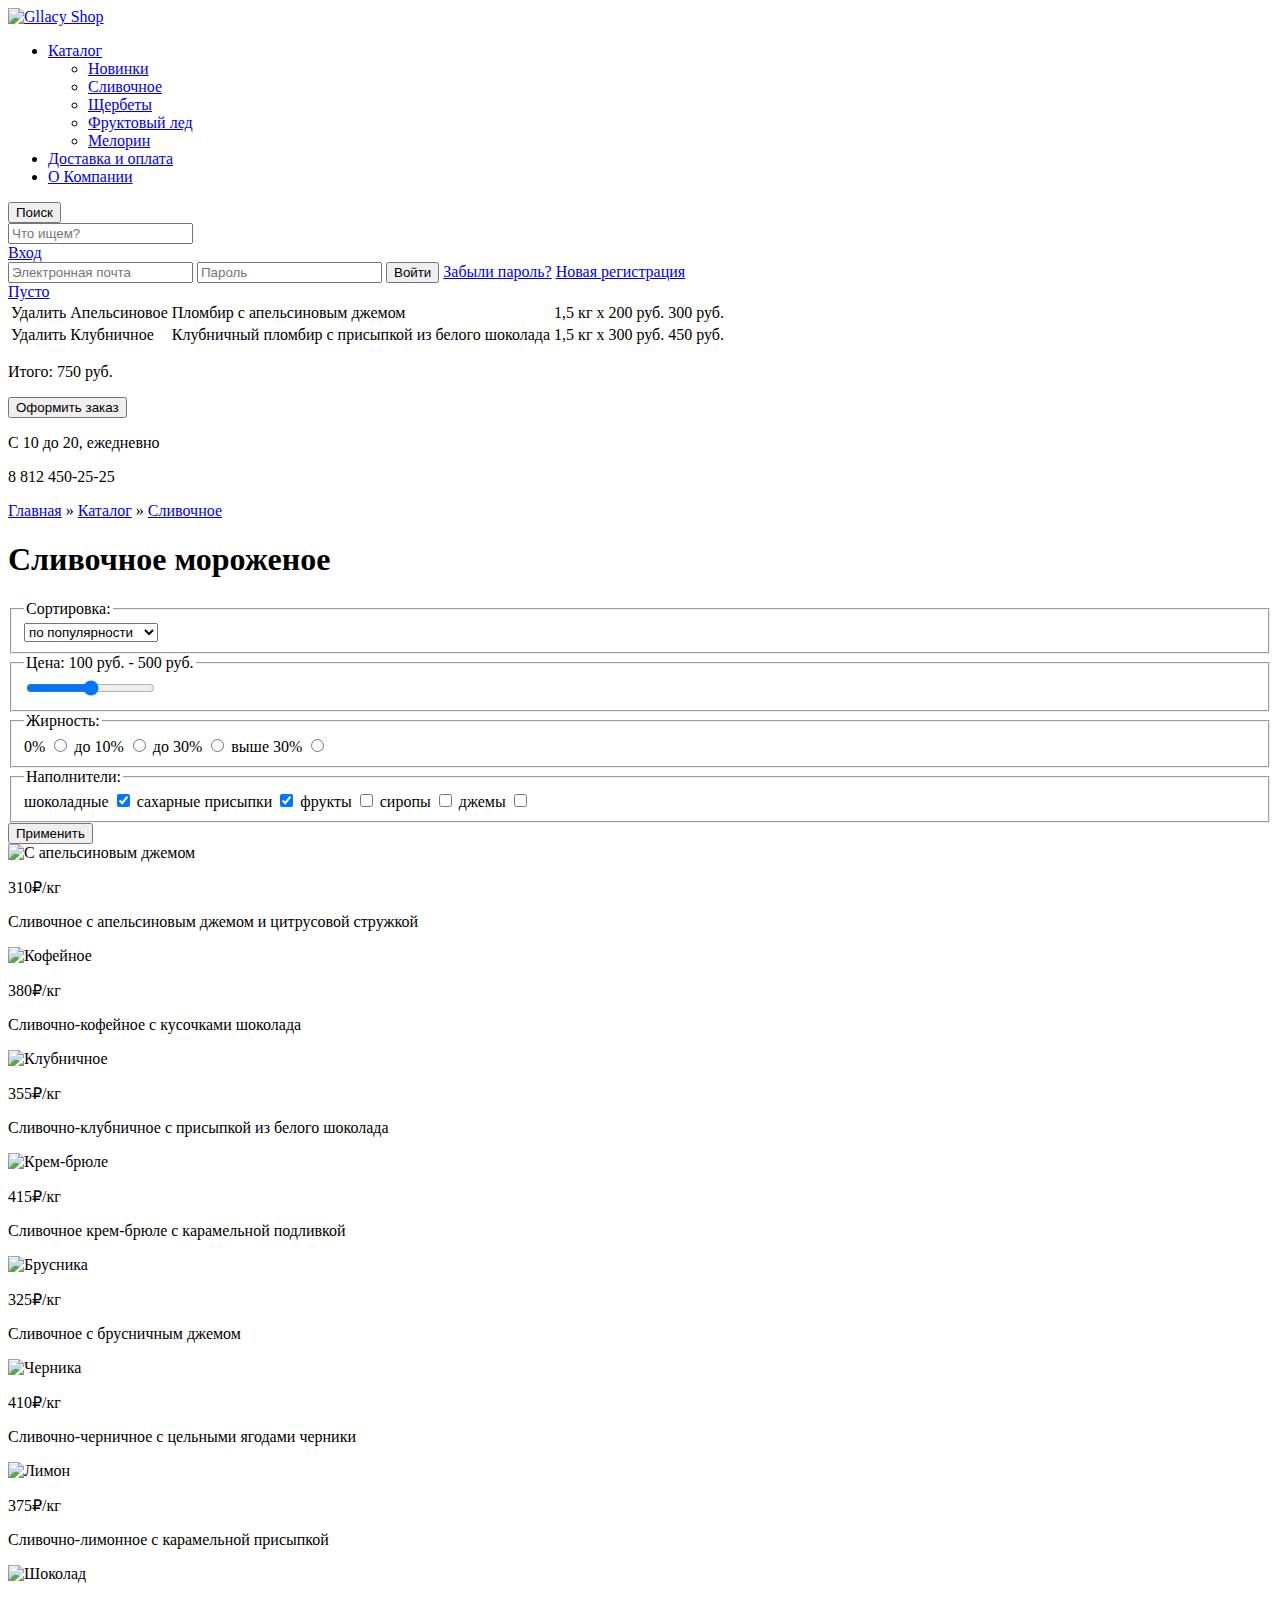
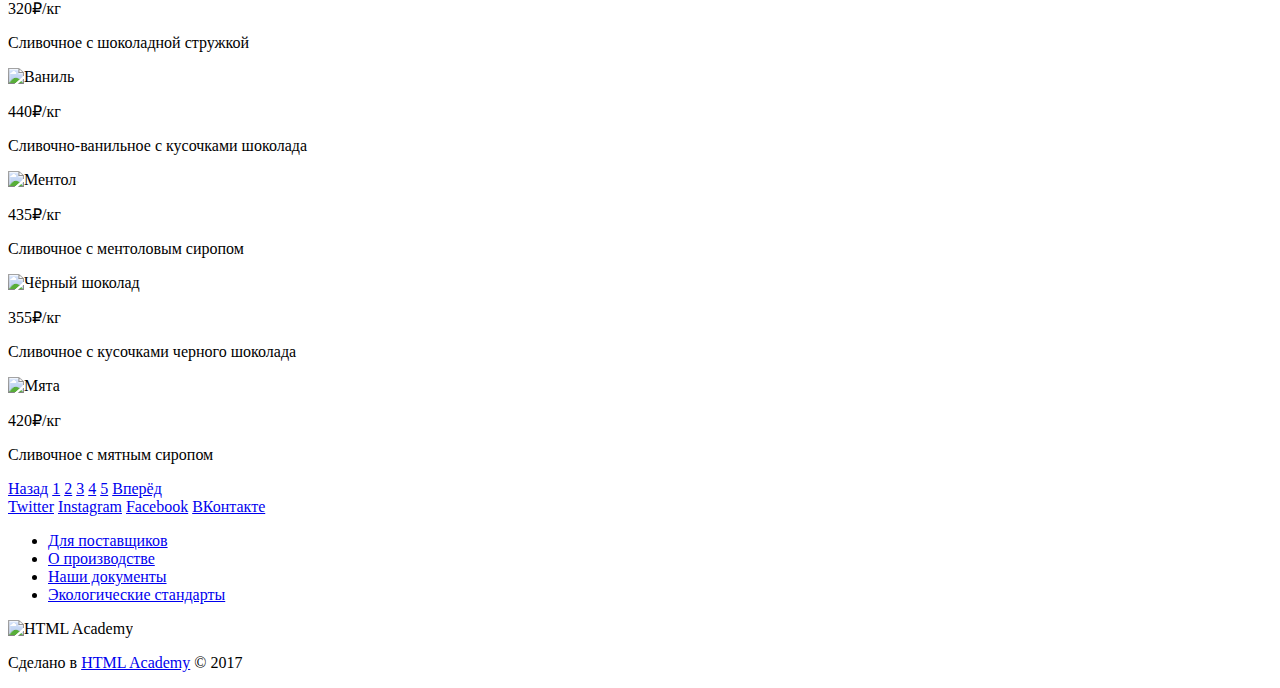
==== catalog-cream.html @ b39cf8a2 "Готовая разметка" ====
<!DOCTYPE html>
<html lang="ru">
  <head>
    <meta charset="utf-8">
    <title>HTML Academy: Глейси</title>
    <link rel="stylesheet" href="css/normalize.css">
    <link rel="stylesheet" href="css/style.css">
  </head>
  <body>
    <header class="page-header">
      <div class="container">
        <a href="index.html">
          <img src="img/header-logo.png" width="154" height="64" alt="Gllacy Shop">
        </a>
        <nav class="header-menu">
          <ul>
            <li>
              <a href="#">Каталог</a>
              <ul class="header-submenu">
                <li>
                  <a href="#">Новинки</a>
                </li>
                <li>
                  <a href="catalog-cream.html">Сливочное</a>
                </li>
                <li>
                  <a href="#">Щербеты</a>
                </li>
                <li>
                  <a href="#">Фруктовый лед</a>
                </li>
                <li>
                  <a href="#">Мелорин</a>
                </li>
              </ul>
            </li>
            <li>
              <a href="#">Доставка и оплата</a>
            </li>
            <li>
              <a href="#">О Компании</a>
            </li>
          </ul>
        </nav>

        <div class="header-buttons">
          <button class="header-btn header-btn-search">Поиск</button>
          <div class="header-search">
            <form class="header-search-form" method="get" action="echo">
              <label for="search">
                <input type="search" id="search" name="search" placeholder="Что ищем?">
              </label>
            </form>
          </div>

          <a class="header-btn header-btn-user" href="#">Вход</a>
          <div class="header-login">
            <form class="header-login-form" method="get" action="echo">
              <label for="header-email">
                <input type="email" id="header-email" name="header-email" placeholder="Электронная почта" required>
              </label>
              <label for="header-password">
                <input type="password" id="header-password" name="header-password" placeholder="Пароль" required>
              </label>
              <button class="btn" type="submit" name="login">Войти</button>
              <a href="#">Забыли пароль?</a>
              <a href="#">Новая регистрация</a>
            </form>
          </div>

          <a class="header-btn header-btn-basket" href="#">Пусто</a>
          <div class="header-basket">
            <table class="header-basket-table">
              <tr>
                <td>Удалить</td>
                <td>Апельсиновое</td>
                <td>Пломбир с апельсиновым джемом</td>
                <td>1,5 кг х 200 руб.</td>
                <td>300 руб.</td>
              </tr>
              <tr>
                <td>Удалить</td>
                <td>Клубничное</td>
                <td>Клубничный пломбир с присыпкой из белого шоколада</td>
                <td>1,5 кг х 300 руб.</td>
                <td>450 руб.</td>
              </tr>
            </table>
            <p>Итого: 750 руб.</p>
            <button class="btn" type="submit" name="checkout">Оформить заказ</button>
          </div>
        </div>

        <div class="header-info"></div>
          <p class="header-timetable">С 10 до 20, ежедневно</p>
          <p class="header-phone">8 812 450-25-25</p>
      </div>
    </header>

    <main class="container">
      <p>
        <a href="index.html">Главная</a> » <a href="#">Каталог</a> » <a href="catalog-cream.html">Сливочное</a>
      </p>
      <h1>Сливочное мороженое</h1>
      <section class="settings">
        <form class="settings-form" method="get" action="echo">
          <fieldset class="settings-fieldset settings-fieldset-sort">
            <legend>Сортировка:</legend>
            <label for="settings-sort">
              <select id="settings-sort">
                <option value="popular">по популярности</option>
                <option value="cheap">сначала дешёвые</option>
                <option value="expensive">сначала дорогие</option>
              </select>
            </label>
          </fieldset>

          <fieldset>
            <legend>Цена: 100 руб. - 500 руб.</legend>
            <label for="settings-price">
              <input id="settings-price" name="settings-price" type="range" min="0" max="700" step="10">
            </label>
          </fieldset>

          <fieldset>
            <legend>Жирность:</legend>
            <label for="settings-zerofat">0%
              <input type="radio" id="settings-zerofat" name="fatness" value="zero">
            </label>
            <label for="settings-tenfat">до 10%
              <input type="radio" id="settings-tenfat" name="fatness" value="ten">
            </label>
            <label for="settings-thirtyfat">до 30%
              <input type="radio" id="settings-thirtyfat" name="fatness" value="thirty">
            </label>
            <label for="settings-morefat">выше 30%
              <input type="radio" id="settings-morefat" name="fatness" value="more">
            </label>
          </fieldset>

          <fieldset>
            <legend>Наполнители:</legend>
            <label for="settings-chocolate">шоколадные
              <input type="checkbox" id="settings-chocolate" value="chocolate" checked>
            </label>
            <label for="settings-sugar">сахарные присыпки
              <input type="checkbox" id="settings-sugar" value="sugar" checked>
            </label>
            <label for="settings-fruit">фрукты
              <input type="checkbox" id="settings-fruit" value="fruit">
            </label>
            <label for="settings-syrup">сиропы
              <input type="checkbox" id="settings-syrup" value="syrup">
            </label>
            <label for="settings-jam">джемы
              <input type="checkbox" id="settings-jam" value="jam">
            </label>
          </fieldset>
          <button type="submit">Применить</button>
        </form>
      </section>

      <section class="full-catalog">
        <article class="catalog-item">
          <img src="img/catalog-item-orange.png" width="267" height="267" alt="С апельсиновым джемом">
          <p class="catalog-item-price">310&#8381;<span>/кг</span></p>
          <p class="catalog-item-description">Сливочное с апельсиновым джемом
            и цитрусовой стружкой</p>
        </article>
        <article class="catalog-item">
          <img src="img/catalog-item-coffee.png" width="267" height="267" alt="Кофейное">
          <p class="catalog-item-price">380&#8381;<span>/кг</span></p>
          <p class="catalog-item-description">Сливочно-кофейное с кусочками
            шоколада</p>
        </article>
        <article class="catalog-item">
          <img src="img/catalog-item-strawberry.png" width="267" height="267" alt="Клубничное">
          <p class="catalog-item-price">355&#8381;<span>/кг</span></p>
          <p class="catalog-item-description">Сливочно-клубничное с присыпкой
            из белого шоколада</p>
        </article>
        <article class="catalog-item">
          <img src="img/catalog-item-caramel.png" width="267" height="267" alt="Крем-брюле">
          <p class="catalog-item-price">415&#8381;<span>/кг</span></p>
          <p class="catalog-item-description">Сливочное крем-брюле с карамельной
            подливкой</p>
        </article>
        <article class="catalog-item">
          <img src="img/catalog-item-cowberry.png" width="267" height="267" alt="Брусника">
          <p class="catalog-item-price">325&#8381;<span>/кг</span></p>
          <p class="catalog-item-description">Сливочное с брусничным джемом</p>
        </article>
        <article class="catalog-item">
          <img src="img/catalog-item-bilberry.png" width="267" height="267" alt="Черника">
          <p class="catalog-item-price">410&#8381;<span>/кг</span></p>
          <p class="catalog-item-description">Сливочно-черничное с цельными ягодами черники</p>
        </article>
        <article class="catalog-item">
          <img src="img/catalog-item-lemon.png" width="267" height="267" alt="Лимон">
          <p class="catalog-item-price">375&#8381;<span>/кг</span></p>
          <p class="catalog-item-description">Сливочно-лимонное с карамельной присыпкой</p>
        </article>
        <article class="catalog-item">
          <img src="img/catalog-item-chocolate.png" width="267" height="267" alt="Шоколад">
          <p class="catalog-item-price">320&#8381;<span>/кг</span></p>
          <p class="catalog-item-description">Сливочное с шоколадной стружкой</p>
        </article>
        <article class="catalog-item">
          <img src="img/catalog-item-vanilla.png" width="267" height="267" alt="Ваниль">
          <p class="catalog-item-price">440&#8381;<span>/кг</span></p>
          <p class="catalog-item-description">Сливочно-ванильное с кусочками шоколада</p>
        </article>
        <article class="catalog-item">
          <img src="img/catalog-item-mentol.png" width="267" height="267" alt="Ментол">
          <p class="catalog-item-price">435&#8381;<span>/кг</span></p>
          <p class="catalog-item-description">Сливочноe с ментоловым сиропом</p>
        </article>
        <article class="catalog-item">
          <img src="img/catalog-item-black.png" width="267" height="267" alt="Чёрный шоколад">
          <p class="catalog-item-price">355&#8381;<span>/кг</span></p>
          <p class="catalog-item-description">Сливочное с кусочками черного шоколада</p>
        </article>
        <article class="catalog-item">
          <img src="img/catalog-item-mint.png" width="267" height="267" alt="Мята">
          <p class="catalog-item-price">420&#8381;<span>/кг</span></p>
          <p class="catalog-item-description">Сливочное с мятным сиропом</p>
        </article>
      </section>
      <div class="paginator">
        <a class="paginator-link paginator-disabled" href="#prev">Назад</a>
        <a class="paginator-link paginator-active" href="#">1</a>
        <a class="paginator-link" href="#">2</a>
        <a class="paginator-link" href="#">3</a>
        <a class="paginator-link" href="#">4</a>
        <a class="paginator-link" href="#">5</a>
        <a class="paginator-link" href="#">Вперёд</a>
      </div>
    </main>

    <footer class="page-footer">
      <div class="container">
        <section class="footer-social">
          <a class="social-btn social-btn-tw" href="#">Twitter</a>
          <a class="social-btn social-btn-in" href="#">Instagram</a>
          <a class="social-btn social-btn-fb" href="#">Facebook</a>
          <a class="social-btn social-btn-vk" href="#">ВКонтакте</a>
        </section>

        <section class="footer-about-us">
          <ul>
            <li>
              <a href="#">Для поставщиков</a>
            </li>
            <li>
              <a href="#">О производстве</a>
            </li>
            <li>
              <a href="#">Наши документы</a>
            </li>
            <li>
              <a href="#">Экологические стандарты</a>
            </li>
          </ul>
        </section>

        <section class="footer-copyright">
          <img src="img/htmlacademy.png" width="108" height="38" alt="HTML Academy">
          <p>Сделано в <a href="http://htmlacademy.ru">HTML Academy</a> © 2017</p>
        </section>
      </div>
    </footer>
    <script src="js/script.js"></script>
  </body>
</html>
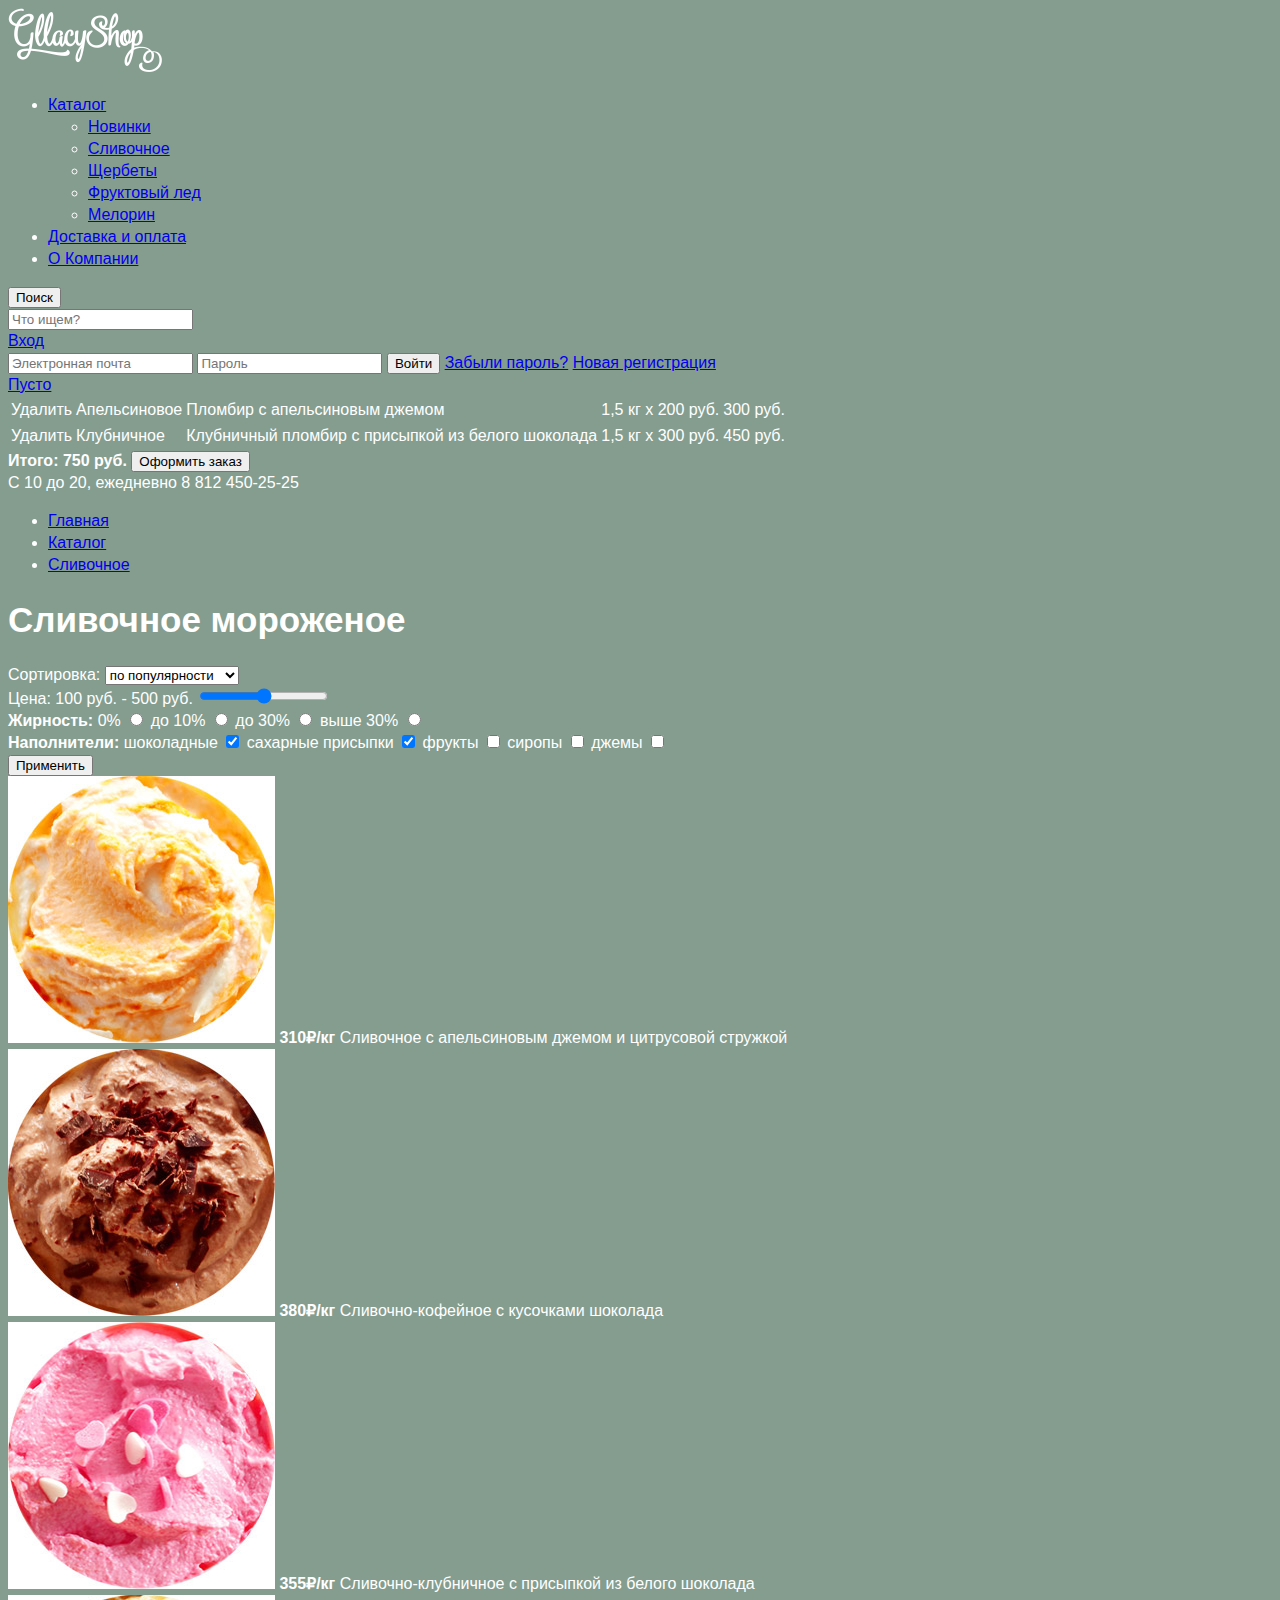
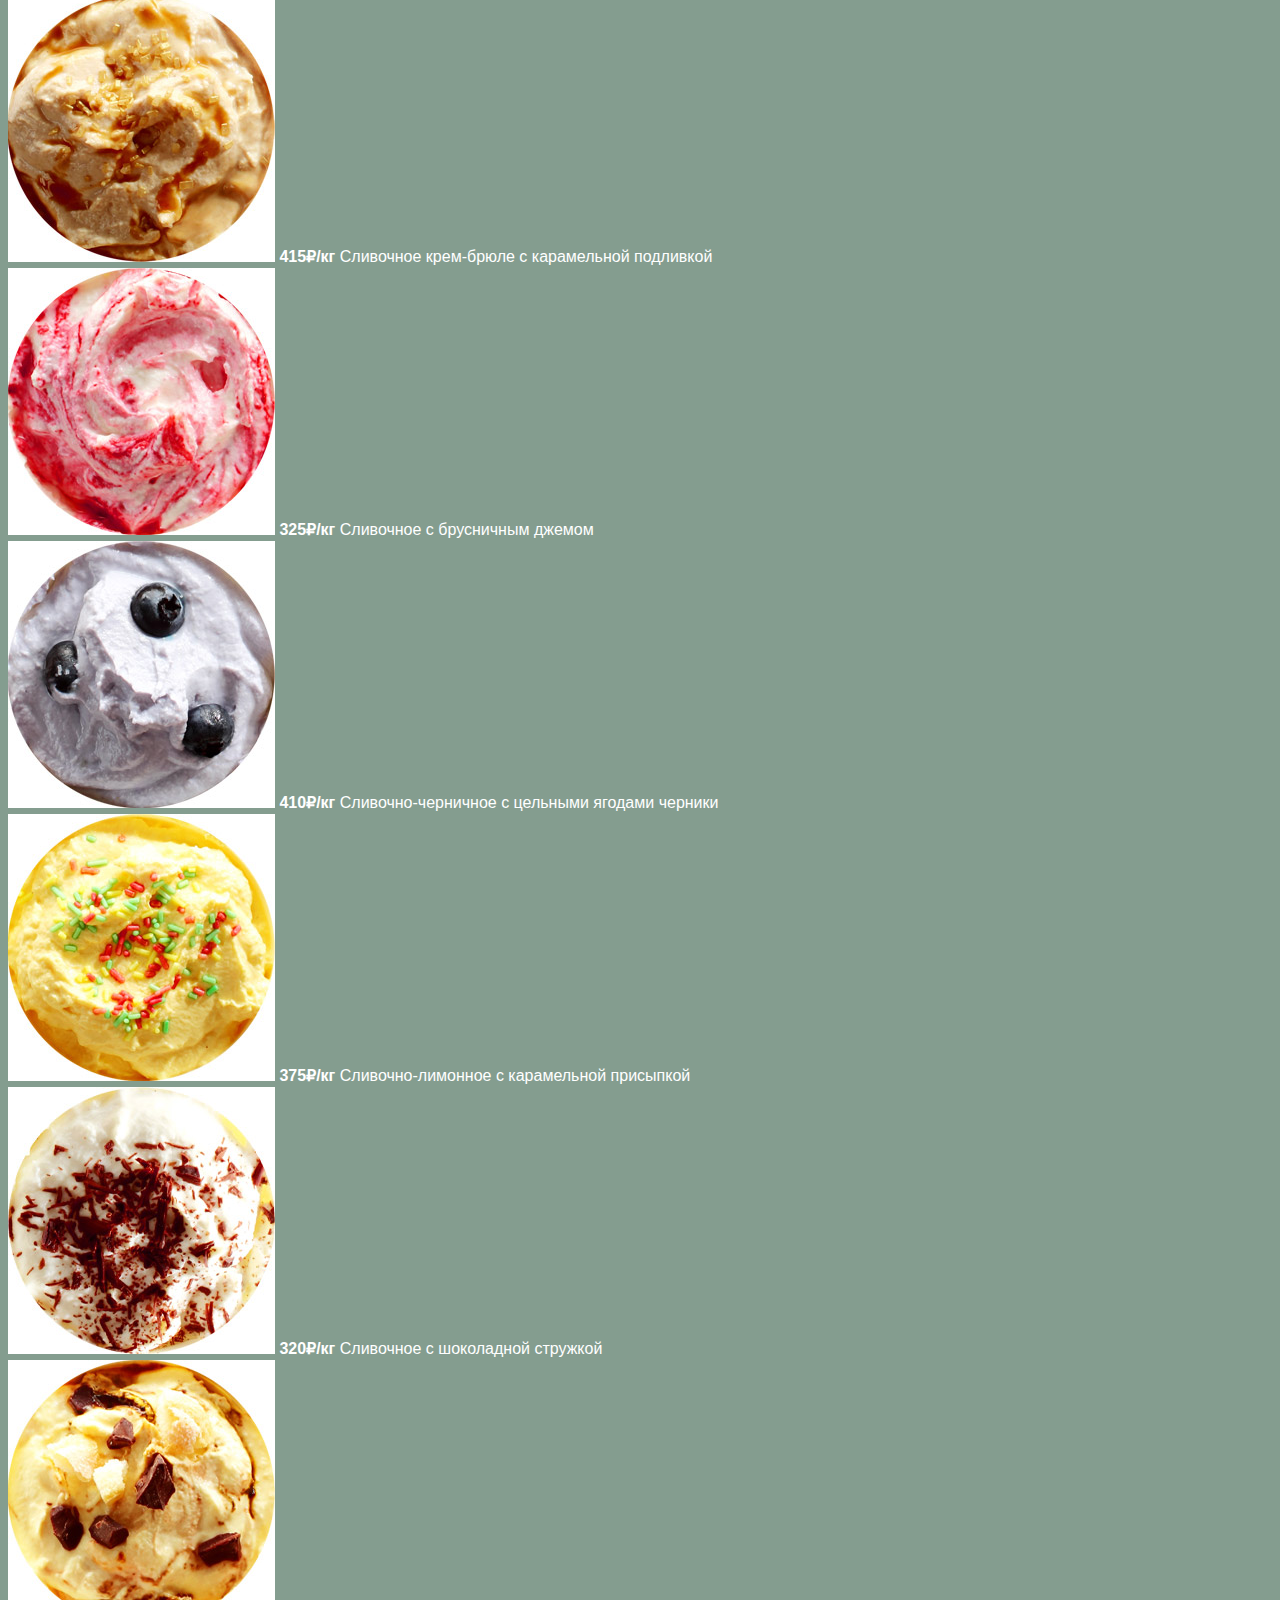
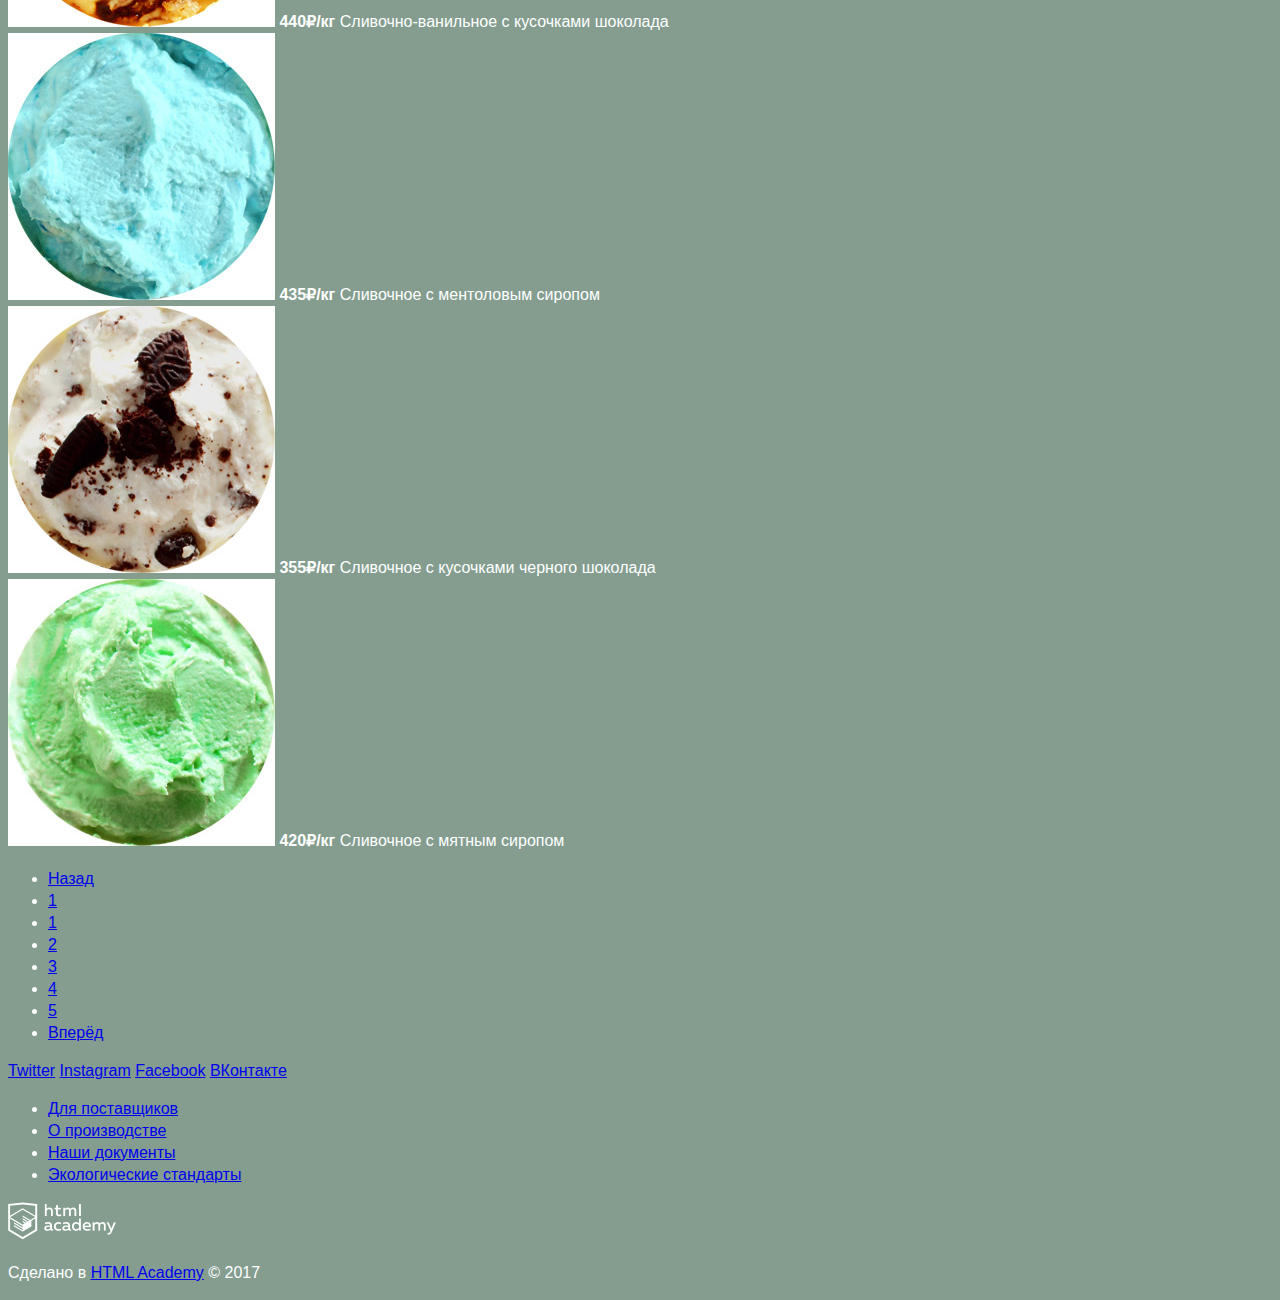
==== commit aeca81a2: "Задание по графике" ====
--- a/catalog-cream.html
+++ b/catalog-cream.html
@@ -46,7 +46,7 @@
         <div class="header-buttons">
           <button class="header-btn header-btn-search">Поиск</button>
           <div class="header-search">
-            <form class="header-search-form" method="get" action="echo">
+            <form class="header-search form" method="get" action="echo">
               <label for="search">
                 <input type="search" id="search" name="search" placeholder="Что ищем?">
               </label>
@@ -86,167 +86,190 @@
                 <td>450 руб.</td>
               </tr>
             </table>
-            <p>Итого: 750 руб.</p>
+            <b>Итого: 750 руб.</b>
             <button class="btn" type="submit" name="checkout">Оформить заказ</button>
           </div>
         </div>
 
         <div class="header-info"></div>
-          <p class="header-timetable">С 10 до 20, ежедневно</p>
-          <p class="header-phone">8 812 450-25-25</p>
+          <span class="header-timetable">С 10 до 20, ежедневно</span>
+          <span class="header-phone">8 812 450-25-25</span>
       </div>
     </header>
 
     <main class="container">
-      <p>
-        <a href="index.html">Главная</a> » <a href="#">Каталог</a> » <a href="catalog-cream.html">Сливочное</a>
-      </p>
+      <ul class="bread-crumbs">
+        <li>
+          <a href="index.html">Главная</a>
+        </li>
+        <li>
+          <a href="#">Каталог</a>
+        </li>
+        <li>
+          <a href="catalog-cream.html">Сливочное</a>
+        </li>
+      </ul>
       <h1>Сливочное мороженое</h1>
       <section class="settings">
         <form class="settings-form" method="get" action="echo">
-          <fieldset class="settings-fieldset settings-fieldset-sort">
-            <legend>Сортировка:</legend>
-            <label for="settings-sort">
-              <select id="settings-sort">
+          <div class="settings-sort">
+            <label>Сортировка:
+              <select>
                 <option value="popular">по популярности</option>
                 <option value="cheap">сначала дешёвые</option>
                 <option value="expensive">сначала дорогие</option>
               </select>
             </label>
-          </fieldset>
-
-          <fieldset>
-            <legend>Цена: 100 руб. - 500 руб.</legend>
-            <label for="settings-price">
-              <input id="settings-price" name="settings-price" type="range" min="0" max="700" step="10">
-            </label>
-          </fieldset>
-
-          <fieldset>
-            <legend>Жирность:</legend>
-            <label for="settings-zerofat">0%
-              <input type="radio" id="settings-zerofat" name="fatness" value="zero">
-            </label>
-            <label for="settings-tenfat">до 10%
-              <input type="radio" id="settings-tenfat" name="fatness" value="ten">
-            </label>
-            <label for="settings-thirtyfat">до 30%
-              <input type="radio" id="settings-thirtyfat" name="fatness" value="thirty">
-            </label>
-            <label for="settings-morefat">выше 30%
-              <input type="radio" id="settings-morefat" name="fatness" value="more">
-            </label>
-          </fieldset>
-
-          <fieldset>
-            <legend>Наполнители:</legend>
-            <label for="settings-chocolate">шоколадные
-              <input type="checkbox" id="settings-chocolate" value="chocolate" checked>
-            </label>
-            <label for="settings-sugar">сахарные присыпки
-              <input type="checkbox" id="settings-sugar" value="sugar" checked>
-            </label>
-            <label for="settings-fruit">фрукты
-              <input type="checkbox" id="settings-fruit" value="fruit">
-            </label>
-            <label for="settings-syrup">сиропы
-              <input type="checkbox" id="settings-syrup" value="syrup">
-            </label>
-            <label for="settings-jam">джемы
-              <input type="checkbox" id="settings-jam" value="jam">
-            </label>
-          </fieldset>
+          </div>
+
+          <div class="settings-price">
+            <label>Цена: 100 руб. - 500 руб.
+              <input name="settings-price" type="range" min="0" max="700" step="10">
+            </label>
+          </div>
+
+          <div class="settings-fatness">
+            <b>Жирность:</b>
+            <label>0%
+              <input type="radio" name="fatness" value="zero">
+            </label>
+            <label>до 10%
+              <input type="radio" name="fatness" value="ten">
+            </label>
+            <label>до 30%
+              <input type="radio" name="fatness" value="thirty">
+            </label>
+            <label>выше 30%
+              <input type="radio" name="fatness" value="more">
+            </label>
+          </div>
+
+          <div>
+            <b>Наполнители:</b>
+            <label>шоколадные
+              <input type="checkbox" value="chocolate" checked>
+            </label>
+            <label>сахарные присыпки
+              <input type="checkbox" value="sugar" checked>
+            </label>
+            <label>фрукты
+              <input type="checkbox" value="fruit">
+            </label>
+            <label>сиропы
+              <input type="checkbox" value="syrup">
+            </label>
+            <label>джемы
+              <input type="checkbox" value="jam">
+            </label>
+          </div>
           <button type="submit">Применить</button>
         </form>
       </section>
 
       <section class="full-catalog">
         <article class="catalog-item">
-          <img src="img/catalog-item-orange.png" width="267" height="267" alt="С апельсиновым джемом">
-          <p class="catalog-item-price">310&#8381;<span>/кг</span></p>
-          <p class="catalog-item-description">Сливочное с апельсиновым джемом
-            и цитрусовой стружкой</p>
-        </article>
-        <article class="catalog-item">
-          <img src="img/catalog-item-coffee.png" width="267" height="267" alt="Кофейное">
-          <p class="catalog-item-price">380&#8381;<span>/кг</span></p>
-          <p class="catalog-item-description">Сливочно-кофейное с кусочками
-            шоколада</p>
-        </article>
-        <article class="catalog-item">
-          <img src="img/catalog-item-strawberry.png" width="267" height="267" alt="Клубничное">
-          <p class="catalog-item-price">355&#8381;<span>/кг</span></p>
-          <p class="catalog-item-description">Сливочно-клубничное с присыпкой
-            из белого шоколада</p>
-        </article>
-        <article class="catalog-item">
-          <img src="img/catalog-item-caramel.png" width="267" height="267" alt="Крем-брюле">
-          <p class="catalog-item-price">415&#8381;<span>/кг</span></p>
-          <p class="catalog-item-description">Сливочное крем-брюле с карамельной
-            подливкой</p>
-        </article>
-        <article class="catalog-item">
-          <img src="img/catalog-item-cowberry.png" width="267" height="267" alt="Брусника">
-          <p class="catalog-item-price">325&#8381;<span>/кг</span></p>
-          <p class="catalog-item-description">Сливочное с брусничным джемом</p>
-        </article>
-        <article class="catalog-item">
-          <img src="img/catalog-item-bilberry.png" width="267" height="267" alt="Черника">
-          <p class="catalog-item-price">410&#8381;<span>/кг</span></p>
-          <p class="catalog-item-description">Сливочно-черничное с цельными ягодами черники</p>
-        </article>
-        <article class="catalog-item">
-          <img src="img/catalog-item-lemon.png" width="267" height="267" alt="Лимон">
-          <p class="catalog-item-price">375&#8381;<span>/кг</span></p>
-          <p class="catalog-item-description">Сливочно-лимонное с карамельной присыпкой</p>
-        </article>
-        <article class="catalog-item">
-          <img src="img/catalog-item-chocolate.png" width="267" height="267" alt="Шоколад">
-          <p class="catalog-item-price">320&#8381;<span>/кг</span></p>
-          <p class="catalog-item-description">Сливочное с шоколадной стружкой</p>
-        </article>
-        <article class="catalog-item">
-          <img src="img/catalog-item-vanilla.png" width="267" height="267" alt="Ваниль">
-          <p class="catalog-item-price">440&#8381;<span>/кг</span></p>
-          <p class="catalog-item-description">Сливочно-ванильное с кусочками шоколада</p>
-        </article>
-        <article class="catalog-item">
-          <img src="img/catalog-item-mentol.png" width="267" height="267" alt="Ментол">
-          <p class="catalog-item-price">435&#8381;<span>/кг</span></p>
-          <p class="catalog-item-description">Сливочноe с ментоловым сиропом</p>
-        </article>
-        <article class="catalog-item">
-          <img src="img/catalog-item-black.png" width="267" height="267" alt="Чёрный шоколад">
-          <p class="catalog-item-price">355&#8381;<span>/кг</span></p>
-          <p class="catalog-item-description">Сливочное с кусочками черного шоколада</p>
-        </article>
-        <article class="catalog-item">
-          <img src="img/catalog-item-mint.png" width="267" height="267" alt="Мята">
-          <p class="catalog-item-price">420&#8381;<span>/кг</span></p>
-          <p class="catalog-item-description">Сливочное с мятным сиропом</p>
+          <img src="img/catalog-item-orange.jpg" width="267" height="267" alt="С апельсиновым джемом">
+          <b class="catalog-item-price">310&#8381;<span>/кг</span></b>
+          <span class="catalog-item-description">Сливочное с апельсиновым джемом
+            и цитрусовой стружкой</span>
+        </article>
+        <article class="catalog-item">
+          <img src="img/catalog-item-coffee.jpg" width="267" height="267" alt="Кофейное">
+          <b class="catalog-item-price">380&#8381;<span>/кг</span></b>
+          <span class="catalog-item-description">Сливочно-кофейное с кусочками
+            шоколада</span>
+        </article>
+        <article class="catalog-item">
+          <img src="img/catalog-item-strawberry.jpg" width="267" height="267" alt="Клубничное">
+          <b class="catalog-item-price">355&#8381;<span>/кг</span></b>
+          <span class="catalog-item-description">Сливочно-клубничное с присыпкой
+            из белого шоколада</span>
+        </article>
+        <article class="catalog-item">
+          <img src="img/catalog-item-caramel.jpg" width="267" height="267" alt="Крем-брюле">
+          <b class="catalog-item-price">415&#8381;<span>/кг</span></b>
+          <span class="catalog-item-description">Сливочное крем-брюле с карамельной
+            подливкой</span>
+        </article>
+        <article class="catalog-item">
+          <img src="img/catalog-item-cowberry.jpg" width="267" height="267" alt="Брусника">
+          <b class="catalog-item-price">325&#8381;<span>/кг</span></b>
+          <span class="catalog-item-description">Сливочное с брусничным джемом</span>
+        </article>
+        <article class="catalog-item">
+          <img src="img/catalog-item-bilberry.jpg" width="267" height="267" alt="Черника">
+          <b class="catalog-item-price">410&#8381;<span>/кг</span></b>
+          <span class="catalog-item-description">Сливочно-черничное с цельными ягодами черники</span>
+        </article>
+        <article class="catalog-item">
+          <img src="img/catalog-item-lemon.jpg" width="267" height="267" alt="Лимон">
+          <b class="catalog-item-price">375&#8381;<span>/кг</span></b>
+          <span class="catalog-item-description">Сливочно-лимонное с карамельной присыпкой</span>
+        </article>
+        <article class="catalog-item">
+          <img src="img/catalog-item-chocolate.jpg" width="267" height="267" alt="Шоколад">
+          <b class="catalog-item-price">320&#8381;<span>/кг</span></b>
+          <span class="catalog-item-description">Сливочное с шоколадной стружкой</span>
+        </article>
+        <article class="catalog-item">
+          <img src="img/catalog-item-vanilla.jpg" width="267" height="267" alt="Ваниль">
+          <b class="catalog-item-price">440&#8381;<span>/кг</span></b>
+          <span class="catalog-item-description">Сливочно-ванильное с кусочками шоколада</span>
+        </article>
+        <article class="catalog-item">
+          <img src="img/catalog-item-mentol.jpg" width="267" height="267" alt="Ментол">
+          <b class="catalog-item-price">435&#8381;<span>/кг</span></b>
+          <span class="catalog-item-description">Сливочноe с ментоловым сиропом</span>
+        </article>
+        <article class="catalog-item">
+          <img src="img/catalog-item-black.jpg" width="267" height="267" alt="Чёрный шоколад">
+          <b class="catalog-item-price">355&#8381;<span>/кг</span></b>
+          <span class="catalog-item-description">Сливочное с кусочками черного шоколада</span>
+        </article>
+        <article class="catalog-item">
+          <img src="img/catalog-item-mint.jpg" width="267" height="267" alt="Мята">
+          <b class="catalog-item-price">420&#8381;<span>/кг</span></b>
+          <span class="catalog-item-description">Сливочное с мятным сиропом</span>
         </article>
       </section>
-      <div class="paginator">
-        <a class="paginator-link paginator-disabled" href="#prev">Назад</a>
-        <a class="paginator-link paginator-active" href="#">1</a>
-        <a class="paginator-link" href="#">2</a>
-        <a class="paginator-link" href="#">3</a>
-        <a class="paginator-link" href="#">4</a>
-        <a class="paginator-link" href="#">5</a>
-        <a class="paginator-link" href="#">Вперёд</a>
+      <ul class="paginator">
+        <li>
+          <a class="paginator-link paginator-disabled" href="#prev">Назад</a>
+        </li>
+        <li>
+          <a class="paginator-link paginator-active" href="#prev">1</a>
+        </li>
+        <li>
+          <a class="paginator-link" href="#">1</a>
+        </li>
+        <li>
+          <a class="paginator-link" href="#">2</a>
+        </li>
+        <li>
+          <a class="paginator-link" href="#">3</a>
+        </li>
+        <li>
+          <a class="paginator-link" href="#">4</a>
+        </li>
+        <li>
+          <a class="paginator-link" href="#">5</a>
+        </li>
+        <li>
+          <a class="paginator-link" href="#">Вперёд</a>
+        </li>
       </div>
     </main>
 
     <footer class="page-footer">
       <div class="container">
-        <section class="footer-social">
+        <div class="footer-social">
           <a class="social-btn social-btn-tw" href="#">Twitter</a>
           <a class="social-btn social-btn-in" href="#">Instagram</a>
           <a class="social-btn social-btn-fb" href="#">Facebook</a>
           <a class="social-btn social-btn-vk" href="#">ВКонтакте</a>
-        </section>
-
-        <section class="footer-about-us">
+        </div>
+
+        <div class="footer-about-us">
           <ul>
             <li>
               <a href="#">Для поставщиков</a>
@@ -261,12 +284,12 @@
               <a href="#">Экологические стандарты</a>
             </li>
           </ul>
-        </section>
-
-        <section class="footer-copyright">
+        </div>
+
+        <div class="footer-copyright">
           <img src="img/htmlacademy.png" width="108" height="38" alt="HTML Academy">
           <p>Сделано в <a href="http://htmlacademy.ru">HTML Academy</a> © 2017</p>
-        </section>
+        </div>
       </div>
     </footer>
     <script src="js/script.js"></script>
--- a/css/style.css
+++ b/css/style.css
@@ -0,0 +1,21 @@
+body {
+  font-family: "Roboto", "Arial", sans-serif;
+  font-size: 16px;
+  font-weight: normal;
+  line-height: 22px;
+
+  background-color: #849d8f;
+  color: white;
+}
+
+h1 {
+  font-size: 35px;
+  font-weight: bold;
+  line-height: 41px;
+}
+
+h2 {
+  font-size: 35px;
+  font-weight: bold;
+  line-height: 41px;
+}
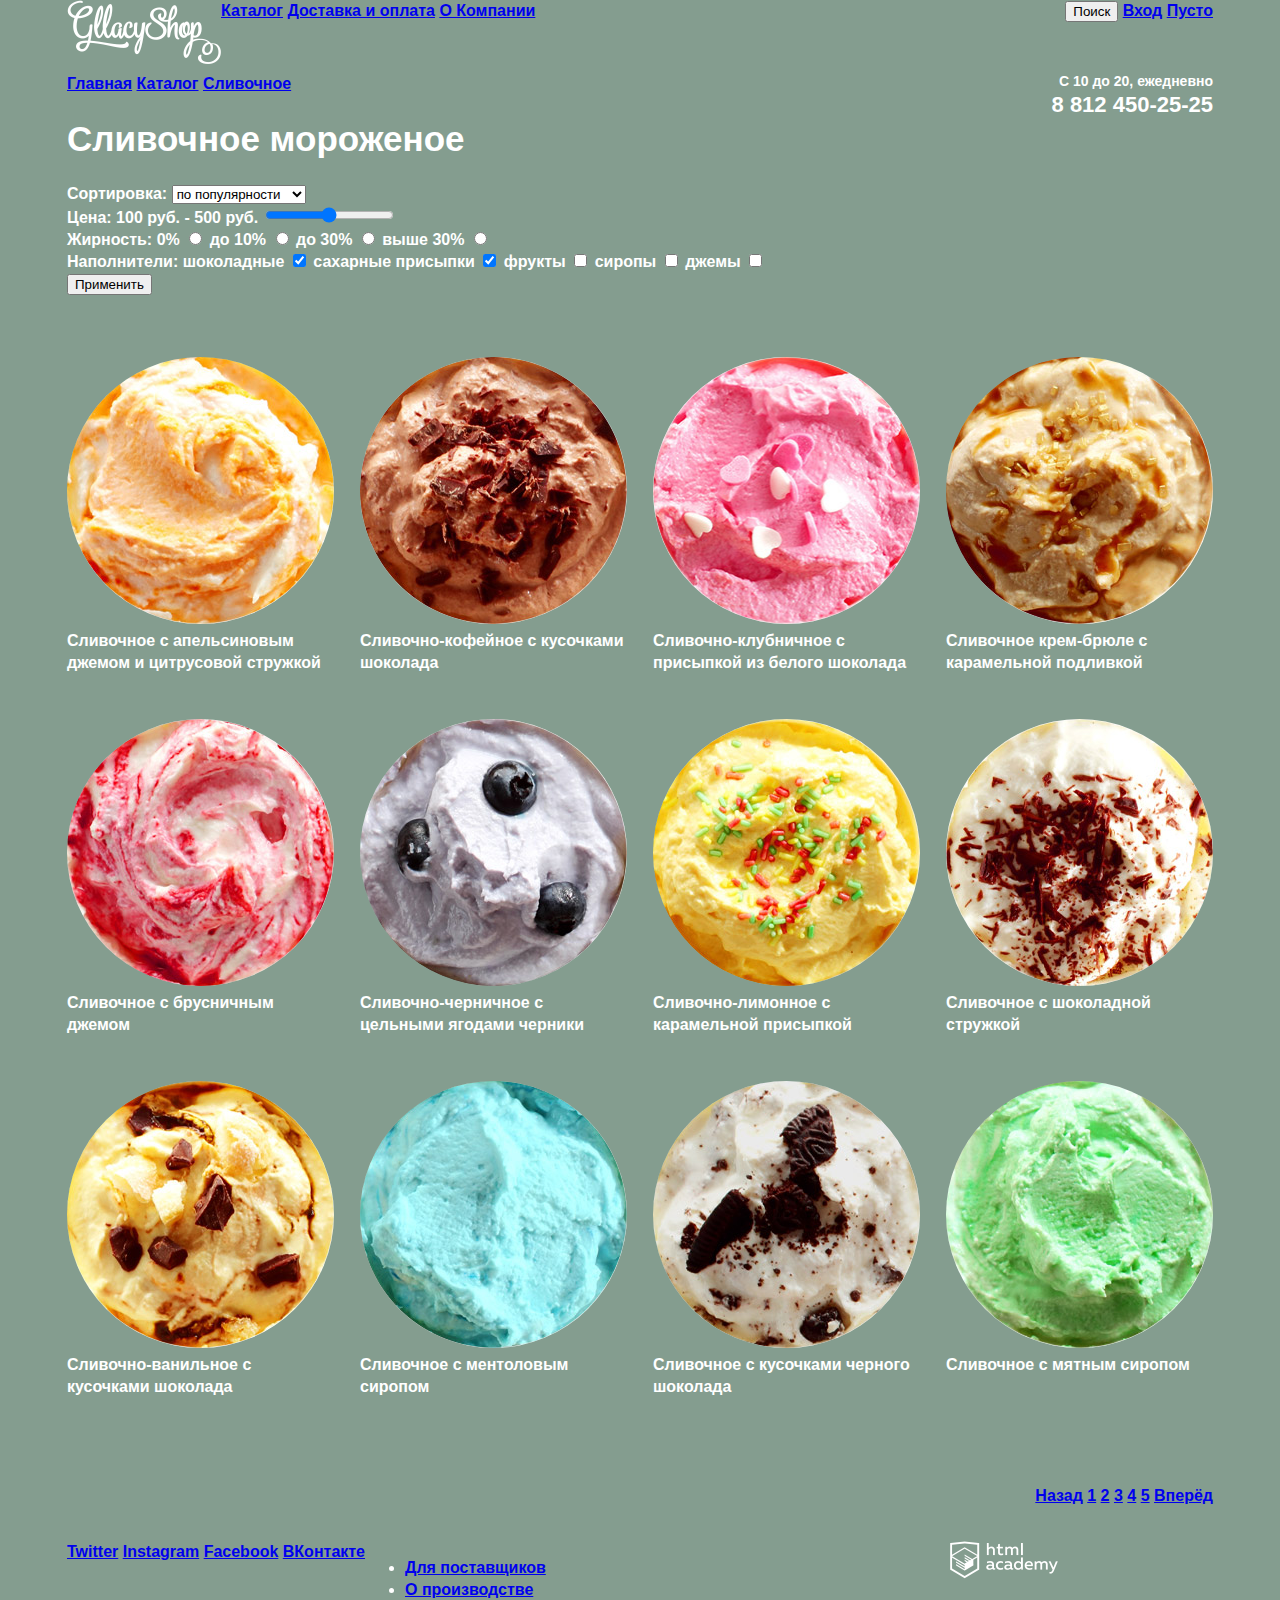
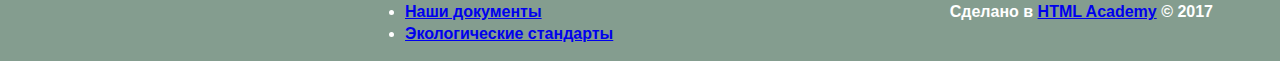
==== commit 13513139: "Черновик сетки" ====
--- a/catalog-cream.html
+++ b/catalog-cream.html
@@ -9,10 +9,10 @@
   <body>
     <header class="page-header">
       <div class="container">
-        <a href="index.html">
-          <img src="img/header-logo.png" width="154" height="64" alt="Gllacy Shop">
-        </a>
         <nav class="header-menu">
+          <a href="index.html">
+            <img src="img/header-logo.png" width="154" height="64" alt="Gllacy Shop">
+          </a>
           <ul>
             <li>
               <a href="#">Каталог</a>
@@ -90,14 +90,14 @@
             <button class="btn" type="submit" name="checkout">Оформить заказ</button>
           </div>
         </div>
-
-        <div class="header-info"></div>
-          <span class="header-timetable">С 10 до 20, ежедневно</span>
-          <span class="header-phone">8 812 450-25-25</span>
       </div>
     </header>
 
     <main class="container">
+      <div class="main-info">
+        <span class="info-timetable">С 10 до 20, ежедневно</span>
+        <span class="info-phone">8 812 450-25-25</span>
+      </div>
       <ul class="bread-crumbs">
         <li>
           <a href="index.html">Главная</a>
@@ -166,7 +166,7 @@
         </form>
       </section>
 
-      <section class="full-catalog">
+      <section class="catalog">
         <article class="catalog-item">
           <img src="img/catalog-item-orange.jpg" width="267" height="267" alt="С апельсиновым джемом">
           <b class="catalog-item-price">310&#8381;<span>/кг</span></b>
@@ -240,9 +240,6 @@
           <a class="paginator-link paginator-active" href="#prev">1</a>
         </li>
         <li>
-          <a class="paginator-link" href="#">1</a>
-        </li>
-        <li>
           <a class="paginator-link" href="#">2</a>
         </li>
         <li>
@@ -257,7 +254,7 @@
         <li>
           <a class="paginator-link" href="#">Вперёд</a>
         </li>
-      </div>
+      </ul>
     </main>
 
     <footer class="page-footer">
--- a/css/style.css
+++ b/css/style.css
@@ -1,10 +1,16 @@
 body {
+  padding: 0;
+  margin: 0;
+
   font-family: "Roboto", "Arial", sans-serif;
   font-size: 16px;
-  font-weight: normal;
+  font-weight: 700;
   line-height: 22px;
 
   background-color: #849d8f;
+/*  background-image: url('../img/gllacy-catalog-1200.jpg');
+  background-repeat: no-repeat;
+  background-position: center top; */
   color: white;
 }
 
@@ -19,3 +25,228 @@
   font-weight: bold;
   line-height: 41px;
 }
+.container {
+  width: 1146px;
+  margin-left: auto;
+  margin-right: auto;
+}
+.page-header {
+  min-height: 73px;
+  margin-bottom: 0;
+}
+
+.header-menu > a {
+  float: left;
+}
+
+.header-menu ul,
+.paginator,
+.bread-crumbs {
+  margin: 0;
+  padding: 0;
+  list-style: none;
+}
+
+.header-menu ul {
+  float: left;
+}
+
+.paginator {
+  float: right;
+  height: 26px;
+  margin-top: 42px;
+  margin-bottom: 30px;
+}
+
+.header-menu li,
+.paginator li,
+.bread-crumbs li {
+  display: inline-block;
+  white-space: nowrap;
+}
+
+.header-buttons {
+  float: right;
+}
+
+.header-btn {
+  display: inline-block;
+}
+
+.btn {
+  display: block;
+}
+
+.header-submenu,
+.header-search,
+.header-login,
+.header-basket,
+.feedback,
+.slider-second,
+.slider-third {
+  display: none;
+}
+
+.main-info {
+  float: right;
+}
+.main-info span {
+  display: block;
+  text-align: right;
+  margin-bottom: 4px;
+}
+
+.info-timetable {
+  font-size: 14px;
+  line-height: 16px;
+}
+
+.info-phone {
+  font-size: 22px;
+  line-height: 24px;
+}
+
+.slider {
+  height: 535px;
+}
+
+.slider b {
+  display: block;
+  margin-left: auto;
+  margin-right: auto;
+
+}
+
+.slider-list {
+  float: left;
+}
+
+.banners {
+  margin-top: 40px;
+}
+
+.container::after,
+.about-us::after,
+.banners::after,
+.misc::after {
+  display: table;
+  content: "";
+  clear: both;
+}
+
+[class^="banners-"] {
+  float: left;
+  margin-right: 26px;
+  min-height: 227px;
+  width: 560px;
+}
+
+[class^="banners-"]:last-child {
+  margin-right: 0;
+}
+
+.catalog {
+  font-size: 0;
+  margin-top: 40px;
+}
+
+.catalog-item {
+  display: inline-block;
+  margin-right: 26px;
+  margin-bottom: 40px;
+  min-height: 322px;
+  width: 267px;
+  font-size: 16px;
+  vertical-align: top;
+}
+
+.catalog-item:nth-child(4n) {
+  margin-right: 0;
+}
+
+.catalog-item img {
+  border-radius: 50%;
+}
+
+.catalog-item b {
+  display: none;
+}
+
+.catalog-item p {
+  margin: 0;
+  padding: 0;
+}
+
+.about-us {
+  min-height: 306px;
+  margin-top: 40px;
+  color: #323232;
+  font-weight: 400;
+}
+
+div[class^="about-us-"] {
+  float: left;
+  width: 560px;
+}
+
+.about-us-def {
+  margin-top: 0;
+}
+
+.about-us-right {
+  margin-left: 26px;
+}
+
+.about-us img {
+  position: absolute;
+}
+
+.misc {
+  margin-top: 40px;
+}
+
+.misc article {
+  float: left;
+  min-height: 220px;
+  width: 560px;
+}
+
+.subscribe {
+  margin-left: 26px;
+}
+
+.map {
+  position: relative;
+  margin-left: auto;
+  margin-right: auto;
+  margin-top: 40px;
+  width: 1200px;
+}
+
+.map-contacts {
+  position: absolute;
+  right: 27px;
+  top: 63px;
+  z-index: 1;
+  width: 302px;
+  min-height: 305px;
+  color: #323232;
+  background-color: white;
+}
+
+.footer-social {
+  float: left;
+}
+
+
+.footer-about-us {
+  float: left;
+}
+
+.footer-copyright {
+  float: right;
+}
+
+.settings {
+  min-height: 134px;
+}
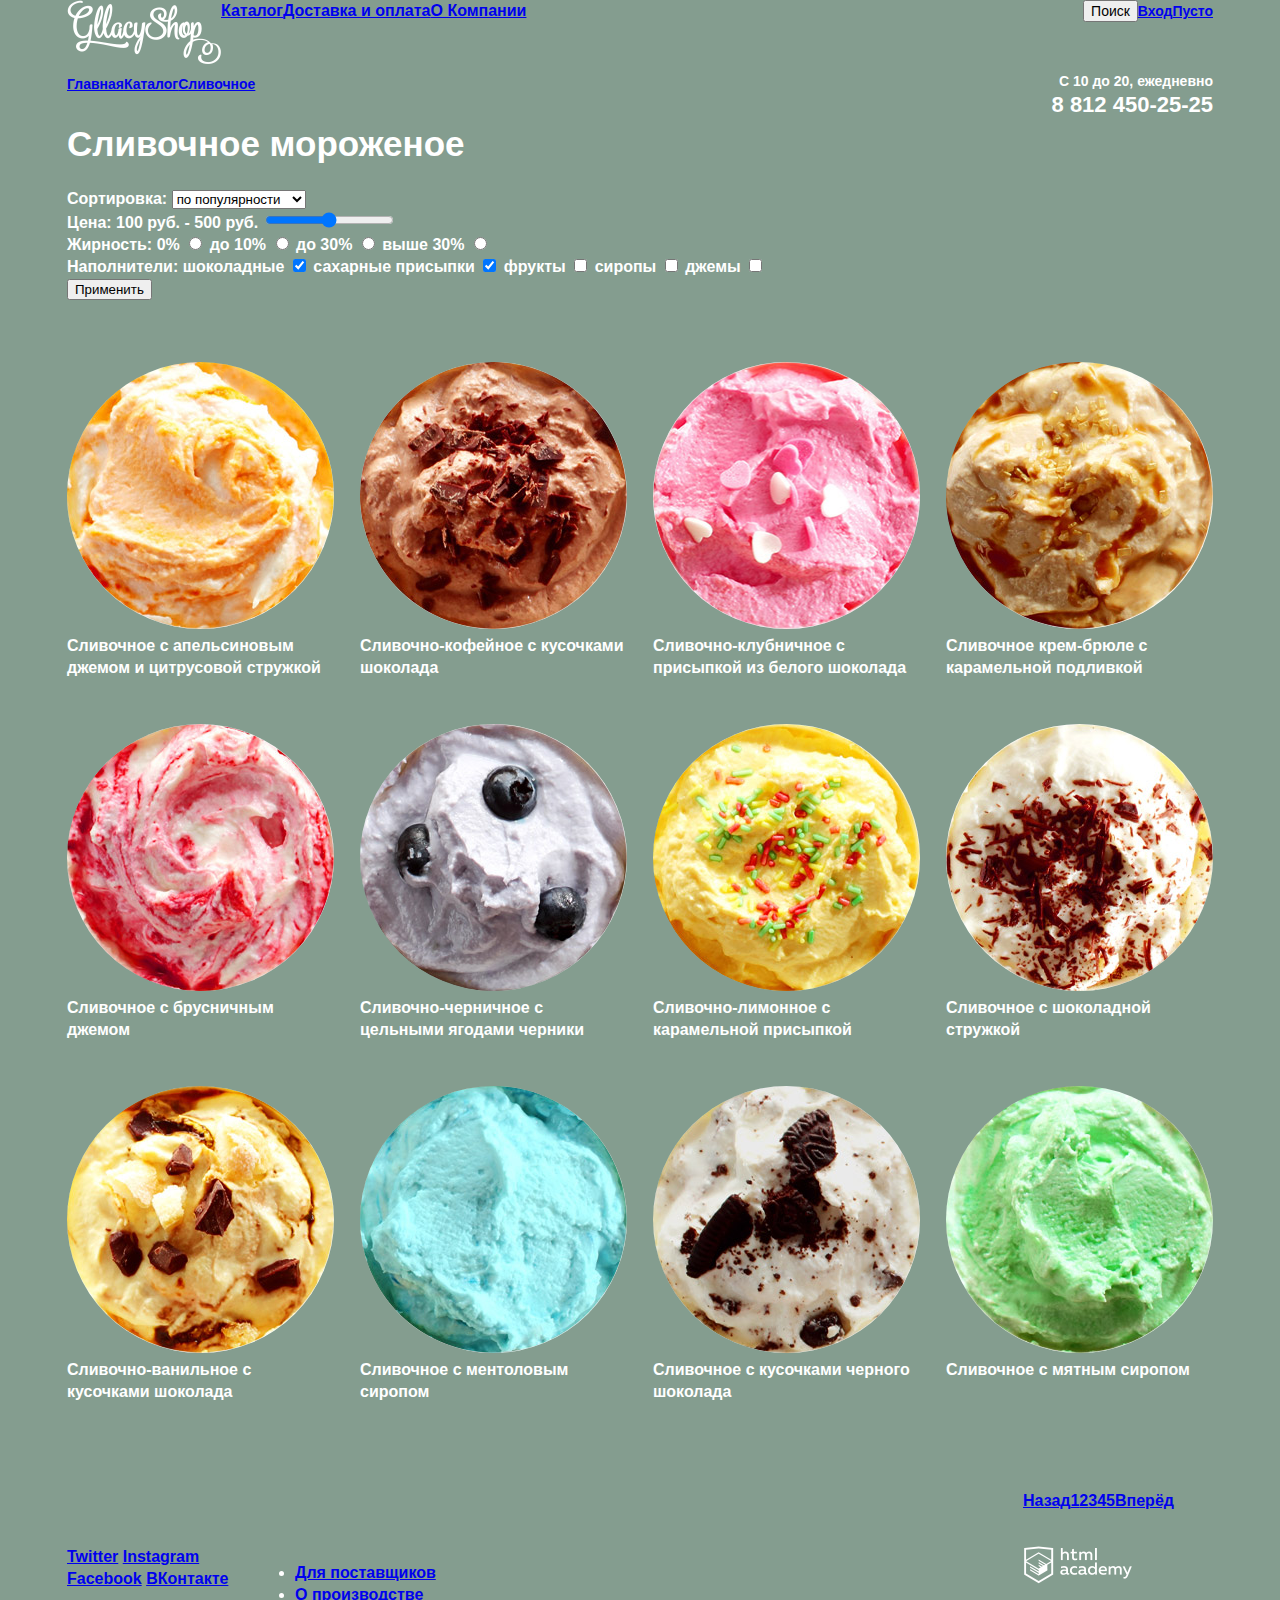
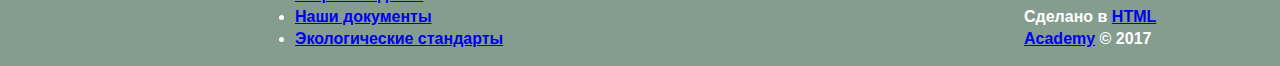
==== commit 7a352106: "Сетка проекта" ====
--- a/catalog-cream.html
+++ b/catalog-cream.html
@@ -93,168 +93,170 @@
       </div>
     </header>
 
-    <main class="container">
-      <div class="main-info">
-        <span class="info-timetable">С 10 до 20, ежедневно</span>
-        <span class="info-phone">8 812 450-25-25</span>
+    <main>
+      <div class="container">
+        <div class="main-info">
+          <span class="info-timetable">С 10 до 20, ежедневно</span>
+          <span class="info-phone">8 812 450-25-25</span>
+        </div>
+        <ul class="bread-crumbs">
+          <li>
+            <a href="index.html">Главная</a>
+          </li>
+          <li>
+            <a href="#">Каталог</a>
+          </li>
+          <li>
+            <a href="catalog-cream.html">Сливочное</a>
+          </li>
+        </ul>
+        <h1>Сливочное мороженое</h1>
+        <section class="settings">
+          <form class="settings-form" method="get" action="echo">
+            <div class="settings-sort">
+              <label>Сортировка:
+                <select>
+                  <option value="popular">по популярности</option>
+                  <option value="cheap">сначала дешёвые</option>
+                  <option value="expensive">сначала дорогие</option>
+                </select>
+              </label>
+            </div>
+
+            <div class="settings-price">
+              <label>Цена: 100 руб. - 500 руб.
+                <input name="settings-price" type="range" min="0" max="700" step="10">
+              </label>
+            </div>
+
+            <div class="settings-fatness">
+              <b>Жирность:</b>
+              <label>0%
+                <input type="radio" name="fatness" value="zero">
+              </label>
+              <label>до 10%
+                <input type="radio" name="fatness" value="ten">
+              </label>
+              <label>до 30%
+                <input type="radio" name="fatness" value="thirty">
+              </label>
+              <label>выше 30%
+                <input type="radio" name="fatness" value="more">
+              </label>
+            </div>
+
+            <div>
+              <b>Наполнители:</b>
+              <label>шоколадные
+                <input type="checkbox" value="chocolate" checked>
+              </label>
+              <label>сахарные присыпки
+                <input type="checkbox" value="sugar" checked>
+              </label>
+              <label>фрукты
+                <input type="checkbox" value="fruit">
+              </label>
+              <label>сиропы
+                <input type="checkbox" value="syrup">
+              </label>
+              <label>джемы
+                <input type="checkbox" value="jam">
+              </label>
+            </div>
+            <button type="submit">Применить</button>
+          </form>
+        </section>
+
+        <section class="catalog">
+          <article class="catalog-item">
+            <img src="img/catalog-item-orange.jpg" width="267" height="267" alt="С апельсиновым джемом">
+            <b class="catalog-item-price">310&#8381;<span>/кг</span></b>
+            <span class="catalog-item-description">Сливочное с апельсиновым джемом
+              и цитрусовой стружкой</span>
+          </article>
+          <article class="catalog-item">
+            <img src="img/catalog-item-coffee.jpg" width="267" height="267" alt="Кофейное">
+            <b class="catalog-item-price">380&#8381;<span>/кг</span></b>
+            <span class="catalog-item-description">Сливочно-кофейное с кусочками
+              шоколада</span>
+          </article>
+          <article class="catalog-item">
+            <img src="img/catalog-item-strawberry.jpg" width="267" height="267" alt="Клубничное">
+            <b class="catalog-item-price">355&#8381;<span>/кг</span></b>
+            <span class="catalog-item-description">Сливочно-клубничное с присыпкой
+              из белого шоколада</span>
+          </article>
+          <article class="catalog-item">
+            <img src="img/catalog-item-caramel.jpg" width="267" height="267" alt="Крем-брюле">
+            <b class="catalog-item-price">415&#8381;<span>/кг</span></b>
+            <span class="catalog-item-description">Сливочное крем-брюле с карамельной
+              подливкой</span>
+          </article>
+          <article class="catalog-item">
+            <img src="img/catalog-item-cowberry.jpg" width="267" height="267" alt="Брусника">
+            <b class="catalog-item-price">325&#8381;<span>/кг</span></b>
+            <span class="catalog-item-description">Сливочное с брусничным джемом</span>
+          </article>
+          <article class="catalog-item">
+            <img src="img/catalog-item-bilberry.jpg" width="267" height="267" alt="Черника">
+            <b class="catalog-item-price">410&#8381;<span>/кг</span></b>
+            <span class="catalog-item-description">Сливочно-черничное с цельными ягодами черники</span>
+          </article>
+          <article class="catalog-item">
+            <img src="img/catalog-item-lemon.jpg" width="267" height="267" alt="Лимон">
+            <b class="catalog-item-price">375&#8381;<span>/кг</span></b>
+            <span class="catalog-item-description">Сливочно-лимонное с карамельной присыпкой</span>
+          </article>
+          <article class="catalog-item">
+            <img src="img/catalog-item-chocolate.jpg" width="267" height="267" alt="Шоколад">
+            <b class="catalog-item-price">320&#8381;<span>/кг</span></b>
+            <span class="catalog-item-description">Сливочное с шоколадной стружкой</span>
+          </article>
+          <article class="catalog-item">
+            <img src="img/catalog-item-vanilla.jpg" width="267" height="267" alt="Ваниль">
+            <b class="catalog-item-price">440&#8381;<span>/кг</span></b>
+            <span class="catalog-item-description">Сливочно-ванильное с кусочками шоколада</span>
+          </article>
+          <article class="catalog-item">
+            <img src="img/catalog-item-mentol.jpg" width="267" height="267" alt="Ментол">
+            <b class="catalog-item-price">435&#8381;<span>/кг</span></b>
+            <span class="catalog-item-description">Сливочноe с ментоловым сиропом</span>
+          </article>
+          <article class="catalog-item">
+            <img src="img/catalog-item-black.jpg" width="267" height="267" alt="Чёрный шоколад">
+            <b class="catalog-item-price">355&#8381;<span>/кг</span></b>
+            <span class="catalog-item-description">Сливочное с кусочками черного шоколада</span>
+          </article>
+          <article class="catalog-item">
+            <img src="img/catalog-item-mint.jpg" width="267" height="267" alt="Мята">
+            <b class="catalog-item-price">420&#8381;<span>/кг</span></b>
+            <span class="catalog-item-description">Сливочное с мятным сиропом</span>
+          </article>
+        </section>
+        <ul class="paginator">
+          <li>
+            <a class="paginator-link paginator-disabled" href="#prev">Назад</a>
+          </li>
+          <li>
+            <a class="paginator-link paginator-active" href="#prev">1</a>
+          </li>
+          <li>
+            <a class="paginator-link" href="#">2</a>
+          </li>
+          <li>
+            <a class="paginator-link" href="#">3</a>
+          </li>
+          <li>
+            <a class="paginator-link" href="#">4</a>
+          </li>
+          <li>
+            <a class="paginator-link" href="#">5</a>
+          </li>
+          <li>
+            <a class="paginator-link" href="#">Вперёд</a>
+          </li>
+        </ul>
       </div>
-      <ul class="bread-crumbs">
-        <li>
-          <a href="index.html">Главная</a>
-        </li>
-        <li>
-          <a href="#">Каталог</a>
-        </li>
-        <li>
-          <a href="catalog-cream.html">Сливочное</a>
-        </li>
-      </ul>
-      <h1>Сливочное мороженое</h1>
-      <section class="settings">
-        <form class="settings-form" method="get" action="echo">
-          <div class="settings-sort">
-            <label>Сортировка:
-              <select>
-                <option value="popular">по популярности</option>
-                <option value="cheap">сначала дешёвые</option>
-                <option value="expensive">сначала дорогие</option>
-              </select>
-            </label>
-          </div>
-
-          <div class="settings-price">
-            <label>Цена: 100 руб. - 500 руб.
-              <input name="settings-price" type="range" min="0" max="700" step="10">
-            </label>
-          </div>
-
-          <div class="settings-fatness">
-            <b>Жирность:</b>
-            <label>0%
-              <input type="radio" name="fatness" value="zero">
-            </label>
-            <label>до 10%
-              <input type="radio" name="fatness" value="ten">
-            </label>
-            <label>до 30%
-              <input type="radio" name="fatness" value="thirty">
-            </label>
-            <label>выше 30%
-              <input type="radio" name="fatness" value="more">
-            </label>
-          </div>
-
-          <div>
-            <b>Наполнители:</b>
-            <label>шоколадные
-              <input type="checkbox" value="chocolate" checked>
-            </label>
-            <label>сахарные присыпки
-              <input type="checkbox" value="sugar" checked>
-            </label>
-            <label>фрукты
-              <input type="checkbox" value="fruit">
-            </label>
-            <label>сиропы
-              <input type="checkbox" value="syrup">
-            </label>
-            <label>джемы
-              <input type="checkbox" value="jam">
-            </label>
-          </div>
-          <button type="submit">Применить</button>
-        </form>
-      </section>
-
-      <section class="catalog">
-        <article class="catalog-item">
-          <img src="img/catalog-item-orange.jpg" width="267" height="267" alt="С апельсиновым джемом">
-          <b class="catalog-item-price">310&#8381;<span>/кг</span></b>
-          <span class="catalog-item-description">Сливочное с апельсиновым джемом
-            и цитрусовой стружкой</span>
-        </article>
-        <article class="catalog-item">
-          <img src="img/catalog-item-coffee.jpg" width="267" height="267" alt="Кофейное">
-          <b class="catalog-item-price">380&#8381;<span>/кг</span></b>
-          <span class="catalog-item-description">Сливочно-кофейное с кусочками
-            шоколада</span>
-        </article>
-        <article class="catalog-item">
-          <img src="img/catalog-item-strawberry.jpg" width="267" height="267" alt="Клубничное">
-          <b class="catalog-item-price">355&#8381;<span>/кг</span></b>
-          <span class="catalog-item-description">Сливочно-клубничное с присыпкой
-            из белого шоколада</span>
-        </article>
-        <article class="catalog-item">
-          <img src="img/catalog-item-caramel.jpg" width="267" height="267" alt="Крем-брюле">
-          <b class="catalog-item-price">415&#8381;<span>/кг</span></b>
-          <span class="catalog-item-description">Сливочное крем-брюле с карамельной
-            подливкой</span>
-        </article>
-        <article class="catalog-item">
-          <img src="img/catalog-item-cowberry.jpg" width="267" height="267" alt="Брусника">
-          <b class="catalog-item-price">325&#8381;<span>/кг</span></b>
-          <span class="catalog-item-description">Сливочное с брусничным джемом</span>
-        </article>
-        <article class="catalog-item">
-          <img src="img/catalog-item-bilberry.jpg" width="267" height="267" alt="Черника">
-          <b class="catalog-item-price">410&#8381;<span>/кг</span></b>
-          <span class="catalog-item-description">Сливочно-черничное с цельными ягодами черники</span>
-        </article>
-        <article class="catalog-item">
-          <img src="img/catalog-item-lemon.jpg" width="267" height="267" alt="Лимон">
-          <b class="catalog-item-price">375&#8381;<span>/кг</span></b>
-          <span class="catalog-item-description">Сливочно-лимонное с карамельной присыпкой</span>
-        </article>
-        <article class="catalog-item">
-          <img src="img/catalog-item-chocolate.jpg" width="267" height="267" alt="Шоколад">
-          <b class="catalog-item-price">320&#8381;<span>/кг</span></b>
-          <span class="catalog-item-description">Сливочное с шоколадной стружкой</span>
-        </article>
-        <article class="catalog-item">
-          <img src="img/catalog-item-vanilla.jpg" width="267" height="267" alt="Ваниль">
-          <b class="catalog-item-price">440&#8381;<span>/кг</span></b>
-          <span class="catalog-item-description">Сливочно-ванильное с кусочками шоколада</span>
-        </article>
-        <article class="catalog-item">
-          <img src="img/catalog-item-mentol.jpg" width="267" height="267" alt="Ментол">
-          <b class="catalog-item-price">435&#8381;<span>/кг</span></b>
-          <span class="catalog-item-description">Сливочноe с ментоловым сиропом</span>
-        </article>
-        <article class="catalog-item">
-          <img src="img/catalog-item-black.jpg" width="267" height="267" alt="Чёрный шоколад">
-          <b class="catalog-item-price">355&#8381;<span>/кг</span></b>
-          <span class="catalog-item-description">Сливочное с кусочками черного шоколада</span>
-        </article>
-        <article class="catalog-item">
-          <img src="img/catalog-item-mint.jpg" width="267" height="267" alt="Мята">
-          <b class="catalog-item-price">420&#8381;<span>/кг</span></b>
-          <span class="catalog-item-description">Сливочное с мятным сиропом</span>
-        </article>
-      </section>
-      <ul class="paginator">
-        <li>
-          <a class="paginator-link paginator-disabled" href="#prev">Назад</a>
-        </li>
-        <li>
-          <a class="paginator-link paginator-active" href="#prev">1</a>
-        </li>
-        <li>
-          <a class="paginator-link" href="#">2</a>
-        </li>
-        <li>
-          <a class="paginator-link" href="#">3</a>
-        </li>
-        <li>
-          <a class="paginator-link" href="#">4</a>
-        </li>
-        <li>
-          <a class="paginator-link" href="#">5</a>
-        </li>
-        <li>
-          <a class="paginator-link" href="#">Вперёд</a>
-        </li>
-      </ul>
     </main>
 
     <footer class="page-footer">
--- a/css/style.css
+++ b/css/style.css
@@ -8,7 +8,7 @@
   line-height: 22px;
 
   background-color: #849d8f;
-/*  background-image: url('../img/gllacy-catalog-1200.jpg');
+/*  background-image: url('../img/slider-one.png');
   background-repeat: no-repeat;
   background-position: center top; */
   color: white;
@@ -35,8 +35,14 @@
   margin-bottom: 0;
 }
 
+.header-menu {
+  float: left;
+  width: 853px;
+}
+
 .header-menu > a {
   float: left;
+  width: 154px;
 }
 
 .header-menu ul,
@@ -45,17 +51,16 @@
   margin: 0;
   padding: 0;
   list-style: none;
-}
-
-.header-menu ul {
-  float: left;
+  vertical-align: middle;
+  font-size: 0;
 }
 
 .paginator {
   float: right;
-  height: 26px;
   margin-top: 42px;
   margin-bottom: 30px;
+  min-width: 190px;
+  height: 26px;
 }
 
 .header-menu li,
@@ -63,18 +68,30 @@
 .bread-crumbs li {
   display: inline-block;
   white-space: nowrap;
+  font-size: 16px;
+}
+
+.bread-crumbs li {
+  font-size: 14px;
+
 }
 
 .header-buttons {
   float: right;
+  width: 267px;
+  font-size: 0px;
+  text-align: right;
+  vertical-align: middle;
 }
 
 .header-btn {
   display: inline-block;
+  font-size: 14px;
 }
 
 .btn {
   display: block;
+  text-align: center;
 }
 
 .header-submenu,
@@ -89,6 +106,7 @@
 
 .main-info {
   float: right;
+  width: 180px;
 }
 .main-info span {
   display: block;
@@ -114,11 +132,22 @@
   display: block;
   margin-left: auto;
   margin-right: auto;
-
+  padding-top: 320px;
+  width: 700px;
+  font-size: 60px;
+  line-height: 60px;
+  text-align: center;
 }
 
 .slider-list {
   float: left;
+  width: 80px;
+}
+
+.slider-btn {
+  margin-left: auto;
+  margin-right: auto;
+  width: 280px;
 }
 
 .banners {
@@ -236,15 +265,18 @@
 
 .footer-social {
   float: left;
+  width: 188px;
 }
 
 
 .footer-about-us {
   float: left;
+  width: 328px;
 }
 
 .footer-copyright {
   float: right;
+  width: 189px;
 }
 
 .settings {
